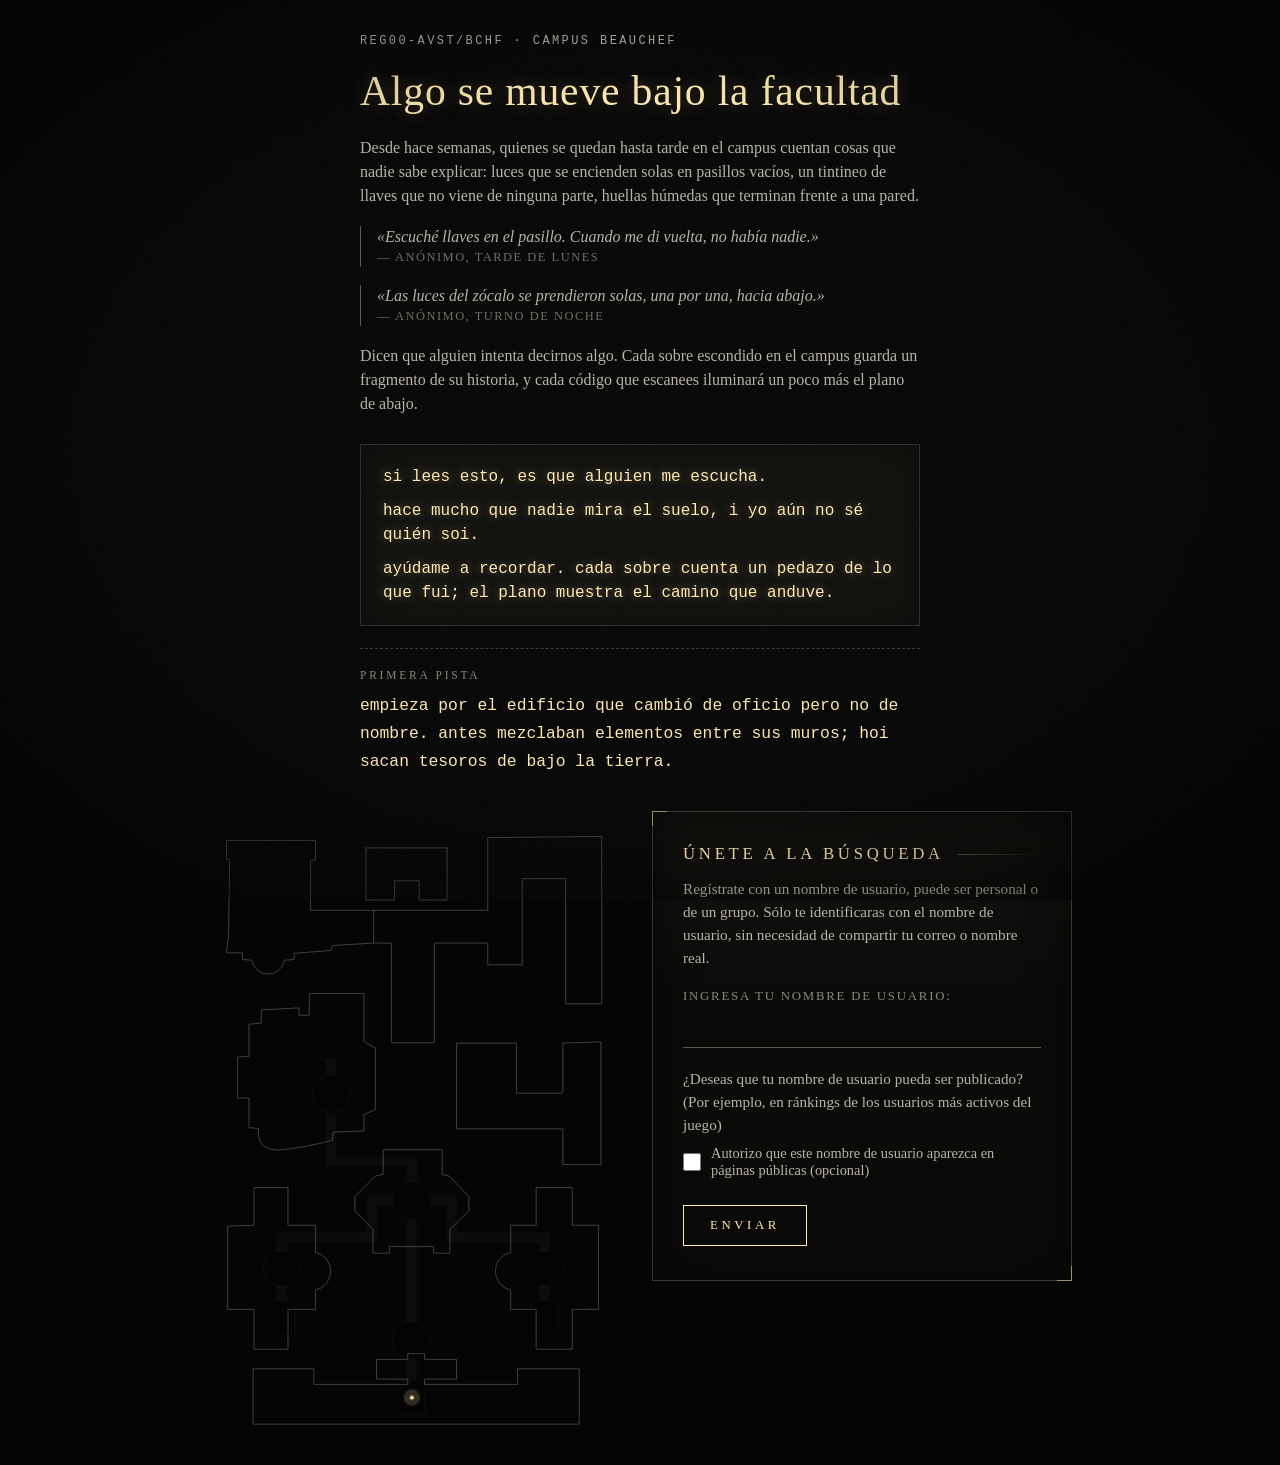
==== N0.html @ 1609ad57 "Crea N0" ====
<!doctype html>
<html lang="es">

<head>
  <meta charset="utf-8">
  <meta name="viewport" content="width=device-width,initial-scale=1">
  <title>N0-DC/FC</title>
  <link rel="stylesheet" href="estilo.css">
</head>

<body>
  <section class="intro">
    <p class="registro">REG00-AVST/BCHF · Campus Beauchef</p>
    <h1>Algo se mueve bajo la facultad</h1>
    <p>
      Desde hace semanas, quienes se quedan hasta tarde en el campus cuentan cosas que nadie sabe explicar: luces que
      se encienden solas en pasillos vacíos, un tintineo de llaves que no viene de ninguna parte, huellas húmedas que
      terminan frente a una pared.
    </p>
    <blockquote>
      «Escuché llaves en el pasillo. Cuando me di vuelta, no había nadie.»
      <cite>anónimo, tarde de lunes</cite>
    </blockquote>
    <blockquote>
      «Las luces del zócalo se prendieron solas, una por una, hacia abajo.»
      <cite>anónimo, turno de noche</cite>
    </blockquote>
    <p>
      Dicen que alguien intenta decirnos algo. Cada sobre escondido en el campus guarda un fragmento de su historia, y
      cada código que escanees iluminará un poco más el plano de abajo.
    </p>
    <div class="fantasma">
      <p>si lees esto, es que alguien me escucha.</p>
      <p>hace mucho que nadie mira el suelo, i yo aún no sé quién soi.</p>
      <p>ayúdame a recordar. cada sobre cuenta un pedazo de lo que fui; el plano muestra el camino que anduve.</p>
    </div>
    <div class="pista">
      <p class="etiqueta">Primera pista</p>
      <p>
        empieza por el edificio que cambió de oficio pero no de nombre. antes mezclaban elementos entre sus muros; hoi
        sacan tesoros de bajo la tierra.
      </p>
    </div>
  </section>
  <div class="mapa">
    <svg xmlns="http://www.w3.org/2000/svg" viewBox="0 0 1024 1536" class="envejecido" data-encendidos="" role="img"
      aria-label="Plano de la red de túneles bajo la facultad">
      <title>IMG00-PLN/BCHF</title>
      <!--
  CÓMO ENCENDER NODOS
  Basta con escribir los números en el atributo del <svg>, separados por espacios:
    <svg data-encendidos="1 3"> ... </svg>   (JS: svg.dataset.encendidos = "1 3")
  Nodos: 1 Química · 2 Física · 3 Edificio Central · 4 Hidráulica/Civil/Geofísica · 5 Entrada (Escuela/Pajarera)
  Estilo de plano antiguo: quitar la clase "envejecido" del <svg> lo desactiva.
  Nivel de oscuridad inicial: cambiar la variable CSS apagado (0 = invisible).
-->
      <defs>
        <filter id="envejecido" x="-2%" y="-2%" width="104%" height="104%">
          <feTurbulence type="fractalNoise" baseFrequency="0.035" numOctaves="2" seed="7" result="r" />
          <feDisplacementMap in="SourceGraphic" in2="r" scale="3" xChannelSelector="R" yChannelSelector="G"
            result="d" />
          <feGaussianBlur in="d" stdDeviation="1.1" />
        </filter>
      </defs>
      <style>
        svg {
          --apagado: .03
        }

        [data-nodo] {
          opacity: var(--apagado);
          transition: opacity 1.6s ease, filter 1.6s ease
        }

        [data-nodo].i {
          opacity: 0
        }

        svg[data-encendidos~="1"] [data-nodo="1"] {
          opacity: 1
        }

        svg[data-encendidos~="1"] [data-nodo="1"].o,
        svg[data-encendidos~="1"] [data-nodo="1"].c {
          filter: drop-shadow(0 0 5px rgba(255, 235, 185, .55))
        }

        svg[data-encendidos~="2"] [data-nodo="2"] {
          opacity: 1
        }

        svg[data-encendidos~="2"] [data-nodo="2"].o,
        svg[data-encendidos~="2"] [data-nodo="2"].c {
          filter: drop-shadow(0 0 5px rgba(255, 235, 185, .55))
        }

        svg[data-encendidos~="3"] [data-nodo="3"] {
          opacity: 1
        }

        svg[data-encendidos~="3"] [data-nodo="3"].o,
        svg[data-encendidos~="3"] [data-nodo="3"].c {
          filter: drop-shadow(0 0 5px rgba(255, 235, 185, .55))
        }

        svg[data-encendidos~="4"] [data-nodo="4"] {
          opacity: 1
        }

        svg[data-encendidos~="4"] [data-nodo="4"].o,
        svg[data-encendidos~="4"] [data-nodo="4"].c {
          filter: drop-shadow(0 0 5px rgba(255, 235, 185, .55))
        }

        svg[data-encendidos~="5"] [data-nodo="5"] {
          opacity: 1
        }

        svg[data-encendidos~="5"] [data-nodo="5"].o,
        svg[data-encendidos~="5"] [data-nodo="5"].c {
          filter: drop-shadow(0 0 5px rgba(255, 235, 185, .55))
        }

        /* Cuando los cinco nodos están encendidos, las líneas pasan a tonos verdes. */
        svg[data-encendidos~="1"][data-encendidos~="2"][data-encendidos~="3"][data-encendidos~="4"][data-encendidos~="5"] #facultad {
          stroke: #a8f0b5
        }

        svg[data-encendidos~="1"][data-encendidos~="2"][data-encendidos~="3"][data-encendidos~="4"][data-encendidos~="5"] #tuneles [stroke="#d9d4c7"] {
          stroke: #35e879 !important
        }

        svg.envejecido #facultad,
        svg.envejecido #tuneles {
          filter: url(#envejecido)
        }

        #facultad {
          opacity: .55
        }

        #luz-entrada {
          animation: pulso 2.6s ease-in-out infinite
        }

        @keyframes pulso {

          0%,
          100% {
            opacity: .5
          }

          50% {
            opacity: 1
          }
        }

        @media (prefers-reduced-motion:reduce) {
          #luz-entrada {
            animation: none
          }

          [data-nodo] {
            transition: none
          }
        }
      </style>
      <rect width="1024" height="1536" fill="#050505" />
      <g id="facultad" fill="none" stroke="#7c7a72" stroke-width="2.2" stroke-linejoin="round">
        <path
          d="M45,72 L262,72 L262,120 L250,120 L250,242 L682,242 L682,65 L960,62 L960,470 L872,470 L872,165 L766,165 L766,375 L682,375 L682,322 L552,322 L552,565 L447,565 L447,322 L404,322 L303,328 L300,340 L210,347 L210,362 L186,364 A40,40 0 0 1 107,364 L84,362 L84,346 L45,346 L50,303 L53,118 L45,118 Z" />
        <path d="M404,242 L404,322" />
        <path d="M385,90 L583,90 L583,217 L515,217 L515,170 L455,170 L455,217 L385,217 Z" />
        <path
          d="M247,445 L380,445 L380,562 L408,578 L408,728 L380,740 L380,780 L305,783 L303,803 Q230,822 170,827 Q125,825 123,790 L123,774 L100,772 L100,700 L72,700 L72,600 L100,598 L100,520 L130,517 L130,485 L222,480 L222,498 L247,498 Z" />
        <path d="M606,566 L752,566 L752,688 L865,688 L865,566 L958,563 L958,862 L865,862 L865,775 L606,775 Z" />
        <path
          d="M427,826 L571,826 L571,886 L588,890 L636,940 L636,975 L590,1020 L590,1078 L550,1078 L550,1062 L442,1062 L442,1078 L402,1078 L402,1020 L358,975 L358,940 L408,890 L427,886 Z" />
        <path
          d="M112,918 L195,918 L195,1010 L262,1010 L262,1076 A47,47 0 0 1 262,1168 L262,1215 L195,1215 L195,1312 L112,1312 L112,1215 L48,1215 L48,1012 L112,1010 Z" />
        <path
          d="M800,918 L888,918 L888,1010 L952,1010 L952,1215 L888,1215 L888,1312 L800,1312 L800,1215 L738,1215 L738,1168 A47,47 0 0 1 738,1076 L738,1010 L800,1010 Z" />
        <path
          d="M110,1360 L258,1360 L258,1398 L487,1398 L487,1385 L411,1385 L411,1337 L487,1337 L487,1323 L528,1323 L528,1337 L606,1337 L606,1385 L528,1385 L528,1398 L755,1398 L755,1360 L905,1360 L905,1495 L110,1495 Z" />
      </g>
      <g id="tuneles">
        <g id="paredes">
          <path class="o" data-nodo="1" d="M543,950 L595,950 L595,1040 L820,1040 L820,1075" fill="none" stroke="#d9d4c7"
            stroke-width="26" />
          <path class="o" data-nodo="1" d="M820,1155 L820,1195" fill="none" stroke="#d9d4c7" stroke-width="26" />
          <path class="o" data-nodo="2" d="M451,950 L400,950 L400,1040 L180,1040 L180,1075" fill="none" stroke="#d9d4c7"
            stroke-width="26" />
          <path class="o" data-nodo="2" d="M180,1155 L180,1195" fill="none" stroke="#d9d4c7" stroke-width="26" />
          <path class="o" data-nodo="4" d="M497,904 L497,855 L300,855 L300,740" fill="none" stroke="#d9d4c7"
            stroke-width="26" />
          <path class="o" data-nodo="4" d="M300,644 L300,605" fill="none" stroke="#d9d4c7" stroke-width="26" />
          <path class="o" data-nodo="5" d="M497,996 L497,1248" fill="none" stroke="#d9d4c7" stroke-width="26" />
          <path class="o" data-nodo="5" d="M497,1336 L497,1390" fill="none" stroke="#d9d4c7" stroke-width="26" />
        </g>
        <g id="suelo">
          <path class="i" data-nodo="1" d="M543,950 L595,950 L595,1040 L820,1040 L820,1075" fill="none" stroke="#000"
            stroke-width="18" />
          <path class="i" data-nodo="1" d="M820,1155 L820,1195" fill="none" stroke="#000" stroke-width="18" />
          <path class="i" data-nodo="2" d="M451,950 L400,950 L400,1040 L180,1040 L180,1075" fill="none" stroke="#000"
            stroke-width="18" />
          <path class="i" data-nodo="2" d="M180,1155 L180,1195" fill="none" stroke="#000" stroke-width="18" />
          <path class="i" data-nodo="4" d="M497,904 L497,855 L300,855 L300,740" fill="none" stroke="#000"
            stroke-width="18" />
          <path class="i" data-nodo="4" d="M300,644 L300,605" fill="none" stroke="#000" stroke-width="18" />
          <path class="i" data-nodo="5" d="M497,996 L497,1248" fill="none" stroke="#000" stroke-width="18" />
          <path class="i" data-nodo="5" d="M497,1336 L497,1390" fill="none" stroke="#000" stroke-width="18" />
        </g>
        <g id="camaras">
          <g class="c" data-nodo="1">
            <circle cx="820" cy="1115" r="46" fill="#000" stroke="#d9d4c7" stroke-width="4" />
            <circle cx="820" cy="1115" r="38" fill="none" stroke="#d9d4c7" stroke-width="1.4" opacity=".7" />
          </g>
          <g class="c" data-nodo="1">
            <rect x="788" y="1195" width="64" height="84" fill="#000" stroke="#d9d4c7" stroke-width="4" />
            <g stroke="#d9d4c7" stroke-width="1.6">
              <line x1="795" x2="845" y1="1271" y2="1271" />
              <line x1="795" x2="845" y1="1264" y2="1264" />
              <line x1="795" x2="845" y1="1257" y2="1257" />
              <line x1="795" x2="845" y1="1250" y2="1250" />
              <line x1="795" x2="845" y1="1243" y2="1243" />
              <line x1="795" x2="845" y1="1236" y2="1236" />
            </g>
          </g>
          <g class="c" data-nodo="2">
            <circle cx="180" cy="1115" r="46" fill="#000" stroke="#d9d4c7" stroke-width="4" />
            <circle cx="180" cy="1115" r="38" fill="none" stroke="#d9d4c7" stroke-width="1.4" opacity=".7" />
          </g>
          <g class="c" data-nodo="2">
            <rect x="148" y="1195" width="64" height="84" fill="#000" stroke="#d9d4c7" stroke-width="4" />
            <g stroke="#d9d4c7" stroke-width="1.6">
              <line x1="155" x2="205" y1="1271" y2="1271" />
              <line x1="155" x2="205" y1="1264" y2="1264" />
              <line x1="155" x2="205" y1="1257" y2="1257" />
              <line x1="155" x2="205" y1="1250" y2="1250" />
              <line x1="155" x2="205" y1="1243" y2="1243" />
              <line x1="155" x2="205" y1="1236" y2="1236" />
            </g>
          </g>
          <g class="c" data-nodo="3">
            <circle cx="497" cy="950" r="46" fill="#000" stroke="#d9d4c7" stroke-width="4" />
            <circle cx="497" cy="950" r="38" fill="none" stroke="#d9d4c7" stroke-width="1.4" opacity=".7" />
            <circle cx="497" cy="950" r="6" fill="none" stroke="#d9d4c7" stroke-width="1.6" />
          </g>
          <g class="c" data-nodo="4">
            <circle cx="300" cy="690" r="46" fill="#000" stroke="#d9d4c7" stroke-width="4" />
            <circle cx="300" cy="690" r="38" fill="none" stroke="#d9d4c7" stroke-width="1.4" opacity=".7" />
          </g>
          <g class="c" data-nodo="4">
            <rect x="268" y="520" width="64" height="85" fill="#000" stroke="#d9d4c7" stroke-width="4" />
            <g stroke="#d9d4c7" stroke-width="1.6">
              <line x1="275" x2="325" y1="528" y2="528" />
              <line x1="275" x2="325" y1="535" y2="535" />
              <line x1="275" x2="325" y1="542" y2="542" />
              <line x1="275" x2="325" y1="549" y2="549" />
              <line x1="275" x2="325" y1="556" y2="556" />
              <line x1="275" x2="325" y1="563" y2="563" />
            </g>
          </g>
          <g class="c" data-nodo="5">
            <circle cx="497" cy="1290" r="46" fill="#000" stroke="#d9d4c7" stroke-width="4" />
            <circle cx="497" cy="1290" r="38" fill="none" stroke="#d9d4c7" stroke-width="1.4" opacity=".7" />
            <circle cx="497" cy="1290" r="6" fill="none" stroke="#d9d4c7" stroke-width="1.6" />
          </g>
          <g class="c" data-nodo="5">
            <rect x="465" y="1390" width="64" height="80" fill="#000" stroke="#d9d4c7" stroke-width="4" />
            <g stroke="#d9d4c7" stroke-width="1.6">
              <line x1="472" x2="522" y1="1462" y2="1462" />
              <line x1="472" x2="522" y1="1455" y2="1455" />
              <line x1="472" x2="522" y1="1448" y2="1448" />
              <line x1="472" x2="522" y1="1441" y2="1441" />
              <line x1="472" x2="522" y1="1434" y2="1434" />
              <line x1="472" x2="522" y1="1427" y2="1427" />
            </g>
          </g>
        </g>
      </g>
      <g id="luz-entrada">
        <circle cx="497" cy="1430" r="20" fill="#ffe9b0" opacity=".18" />
        <circle cx="497" cy="1430" r="5" fill="#ffe9b0" />
      </g>
    </svg>
  </div>
  <div class="panel">
    <form action="" method="post">
      <h2>Únete a la Búsqueda</h2>
      <p>
        Regístrate con un nombre de usuario, puede ser personal o de un grupo. Sólo te identificaras con el nombre de
        usuario, sin necesidad de compartir tu correo o nombre real.
      </p>
      <fieldset>
        <label for="username">Ingresa tu nombre de usuario:</label>
        <input id="username" type="text" name="username">
      </fieldset>
      <fieldset>
        <p>
          ¿Deseas que tu nombre de usuario pueda ser publicado? (Por ejemplo, en ránkings de los usuarios más
          activos del juego)
        </p>
        <input id="permiso" type="checkbox" name="permiso">
        <label for="permiso">Autorizo que este nombre de usuario aparezca en páginas públicas (opcional)</label>
      </fieldset>
      <button>Enviar</button>
    </form>
  </div>
  <script>
    const svg = document.querySelector('.mapa svg'), on = new Set(), btns = [...document.querySelectorAll('button[data-n]')];
    function pintar() { svg.dataset.encendidos = [...on].join(' '); btns.forEach(b => b.setAttribute('aria-pressed', on.has(b.dataset.n))) }
    btns.forEach(b => b.onclick = () => { on.has(b.dataset.n) ? on.delete(b.dataset.n) : on.add(b.dataset.n); pintar() });
    todos.onclick = () => { [1, 2, 3, 4, 5].forEach(n => on.add(String(n))); pintar() };
    nada.onclick = () => { on.clear(); pintar() };
    viejo.onchange = () => svg.classList.toggle('envejecido', viejo.checked);
  </script>
</body>

</html>
---- estilo.css ----
body {
    margin: 0;
    background: #050505;
    color: #d9d4c7;
    font-family: Georgia, "Times New Roman", serif;
    display: flex;
    flex-wrap: wrap;
    gap: 24px;
    justify-content: center;
    padding: 24px
}
.mapa {
    width: min(420px, 92vw)
}
.mapa svg {
    width: 100%;
    height: auto;
    display: block
}
.panel {
    width: min(420px, 92vw);
    display: flex;
    flex-direction: column;
    gap: 10px;
    align-self: flex-start
}
button {
    background:#14130f;
    color: #d9d4c7;
    border: 1px solid #5b584e;
    padding: 10px 12px;
    font: inherit;
    text-align: left;
    cursor: pointer
}
button[aria-pressed="true"] {
    background: #2b2718;
    border-color: #ffe9b0
}
button:focus-visible {
    outline: 2px solid #ffe9b0;
    outline-offset: 2px
}
label {
    display: flex;
    gap: 8px;
    align-items: center;
    margin-top: 6px
}
p {
    margin: 0 0 6px;
    line-height: 1.5
}

/* ==========================================================
   AMBIENTE: grano de papel viejo y viñeta (solo decorativo)
   ========================================================== */
body::before,
body::after {
    content: "";
    position: fixed;
    inset: 0;
    pointer-events: none
}
body::before {
    opacity: .06;
    background-image: url("data:image/svg+xml;utf8,%3Csvg xmlns='http://www.w3.org/2000/svg' width='160' height='160'%3E%3Cfilter id='n'%3E%3CfeTurbulence type='fractalNoise' baseFrequency='.8' numOctaves='2' stitchTiles='stitch'/%3E%3C/filter%3E%3Crect width='100%25' height='100%25' filter='url(%23n)'/%3E%3C/svg%3E")
}
body::after {
    background: radial-gradient(ellipse at center, transparent 55%, rgba(0, 0, 0, .55) 100%)
}

/* ==========================================================
   INTRODUCCIÓN
   ========================================================== */
/* Ocupan su propia fila y quedan centrados, sin importar el ancho de pantalla */
.intro,
form,
.aviso {
    box-sizing: border-box;
    flex: 0 0 auto;
    width: min(560px, 100%);
    margin-inline: calc((100% - min(560px, 100%)) / 2)
}
.intro {
    padding: 8px 0 12px
}
.registro {
    margin: 0 0 18px;
    font-family: "Courier New", monospace;
    font-size: .75rem;
    letter-spacing: .2em;
    text-transform: uppercase;
    color: #8a8678
}
.intro h1 {
    margin: 0 0 20px;
    font-weight: normal;
    font-size: clamp(1.8rem, 6vw, 2.6rem);
    line-height: 1.15;
    letter-spacing: .02em;
    color: #ffe9b0;
    text-shadow: 0 0 18px rgba(255, 233, 176, .25)
}
.intro p {
    color: #b9b4a6
}
.intro blockquote {
    margin: 18px 0;
    padding: 2px 0 2px 16px;
    border-left: 1px solid #5b584e;
    font-style: italic;
    color: #b9b4a6
}
.intro cite {
    display: block;
    margin-top: 4px;
    font-size: .78rem;
    font-style: normal;
    letter-spacing: .12em;
    text-transform: uppercase;
    color: #6f6c61
}
.intro cite::before {
    content: "— "
}

/* Mensaje del fantasma: aparece línea por línea */
.fantasma {
    margin: 28px 0 22px;
    padding: 20px 22px;
    font-family: "Courier New", monospace;
    color: #ffe9b0;
    background: rgba(255, 233, 176, .04);
    border: 1px solid #2f2d25;
    box-shadow: inset 0 0 30px rgba(0, 0, 0, .5)
}
.fantasma p {
    margin: 0 0 10px;
    color: #ffe9b0;
    text-shadow: 0 0 10px rgba(255, 233, 176, .35);
    opacity: 0;
    animation: aparece 2s ease forwards
}
.fantasma p:nth-child(1) { animation-delay: .4s }
.fantasma p:nth-child(2) { animation-delay: 2.2s }
.fantasma p:nth-child(3) { animation-delay: 4s }
.fantasma p:last-child {
    margin-bottom: 0
}
@keyframes aparece {
    to { opacity: 1 }
}

/* Pista */
.pista {
    padding-top: 18px;
    border-top: 1px dashed #3a382f
}
.pista .etiqueta {
    margin-bottom: 8px;
    font-size: .72rem;
    letter-spacing: .24em;
    text-transform: uppercase;
    color: #8a8678
}
.pista p:not(.etiqueta) {
    margin: 0;
    font-family: "Courier New", monospace;
    font-size: 1.02rem;
    line-height: 1.7;
    color: #ffe9b0
}

/* ==========================================================
   FORMULARIO DE INSCRIPCIÓN (ficha de registro)
   ========================================================== */
form {
    position: relative;
    padding: 32px 30px 34px;
    border: 1px solid #3a382f;
    background: linear-gradient(180deg, rgba(255, 233, 176, .035), rgba(255, 233, 176, 0) 40%), #0a0a09;
    box-shadow: inset 0 0 40px rgba(0, 0, 0, .6)
}
form::before,
form::after {
    content: "";
    position: absolute;
    width: 14px;
    height: 14px;
    border: 1px solid #ffe9b0;
    opacity: .5
}
form::before {
    top: -1px;
    left: -1px;
    border-right: 0;
    border-bottom: 0
}
form::after {
    right: -1px;
    bottom: -1px;
    border-left: 0;
    border-top: 0
}
form h2 {
    display: flex;
    align-items: center;
    gap: 14px;
    margin: 0 0 14px;
    font-size: 1.05rem;
    font-weight: normal;
    letter-spacing: .22em;
    text-transform: uppercase;
    color: #ffe9b0
}
form h2::after {
    content: "";
    flex: 1;
    height: 1px;
    background: linear-gradient(90deg, #5b584e, transparent)
}
form p {
    color: #b9b4a6;
    font-size: .95rem
}
form fieldset {
    display: flex;
    flex-wrap: wrap;
    align-items: center;
    gap: 8px 10px;
    margin: 20px 0 0;
    padding: 0;
    border: 0
}
form fieldset > p {
    flex: 1 1 100%;
    margin: 0
}
form label[for="username"] {
    flex: 1 1 100%;
    margin: 0;
    font-size: .8rem;
    letter-spacing: .14em;
    text-transform: uppercase;
    color: #8a8678
}
form input[type="text"] {
    flex: 1 1 100%;
    box-sizing: border-box;
    padding: 8px 2px;
    font: 1.05rem "Courier New", monospace;
    color: #ffe9b0;
    caret-color: #ffe9b0;
    background: transparent;
    border: 0;
    border-bottom: 1px solid #5b584e;
    outline: none;
    transition: border-color .3s, box-shadow .3s
}
form input[type="text"]:focus {
    border-bottom-color: #ffe9b0;
    box-shadow: 0 1px 0 #ffe9b0, 0 6px 14px -8px rgba(255, 233, 176, .6)
}
form input[type="checkbox"] {
    width: 18px;
    height: 18px;
    margin: 0;
    accent-color: #ffe9b0
}
form input[type="checkbox"]:focus-visible {
    outline: 2px solid #ffe9b0;
    outline-offset: 2px
}
form label[for="permiso"] {
    flex: 1 1 0;
    min-width: 0;
    margin: 0;
    font-size: .9rem;
    color: #b9b4a6
}
form button {
    margin-top: 26px;
    padding: 12px 26px;
    text-align: center;
    text-transform: uppercase;
    letter-spacing: .28em;
    font-size: .8rem;
    color: #ffe9b0;
    background: transparent;
    border: 1px solid #ffe9b0;
    transition: box-shadow .3s, background .3s
}
form button:hover {
    background: rgba(255, 233, 176, .08);
    box-shadow: 0 0 14px rgba(255, 233, 176, .35)
}

/* Aviso de ficción */
.aviso {
    margin-block: 0;
    font-size: .78rem;
    text-align: center;
    color: #6f6c61
}

@media (max-width: 480px) {
    form { padding: 26px 20px 28px }
}
@media (prefers-reduced-motion: reduce) {
    .fantasma p { opacity: 1; animation: none }
    form button, form input[type="text"] { transition: none }
}
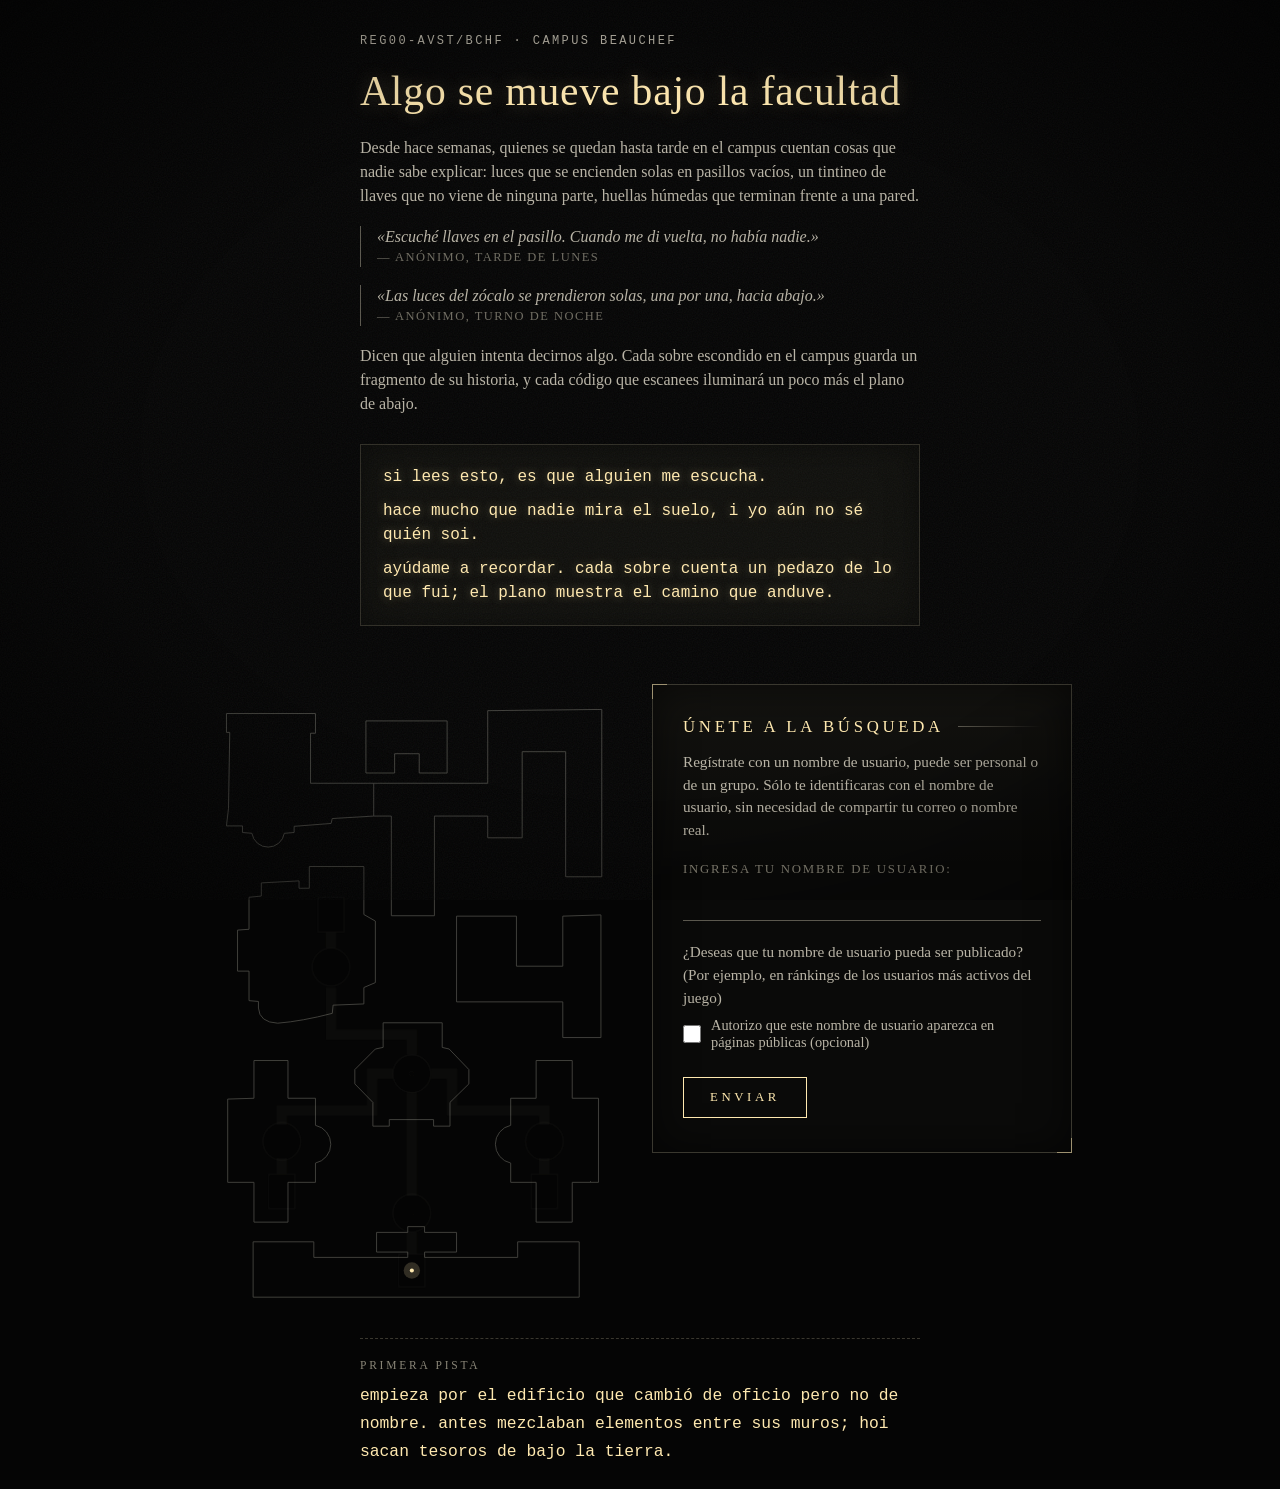
==== commit 39d5a566: "Modificar estilo de página principal" ====
--- a/N0.html
+++ b/N0.html
@@ -33,13 +33,6 @@
       <p>si lees esto, es que alguien me escucha.</p>
       <p>hace mucho que nadie mira el suelo, i yo aún no sé quién soi.</p>
       <p>ayúdame a recordar. cada sobre cuenta un pedazo de lo que fui; el plano muestra el camino que anduve.</p>
-    </div>
-    <div class="pista">
-      <p class="etiqueta">Primera pista</p>
-      <p>
-        empieza por el edificio que cambió de oficio pero no de nombre. antes mezclaban elementos entre sus muros; hoi
-        sacan tesoros de bajo la tierra.
-      </p>
     </div>
   </section>
   <div class="mapa">
@@ -307,13 +300,36 @@
       <button>Enviar</button>
     </form>
   </div>
+  <div class="pista">
+    <p class="etiqueta">Primera pista</p>
+    <p>
+      empieza por el edificio que cambió de oficio pero no de nombre. antes mezclaban elementos entre sus muros; hoi
+      sacan tesoros de bajo la tierra.
+    </p>
+  </div>
   <script>
+    // TODO: tomar informacíon de excel publicado
     const svg = document.querySelector('.mapa svg'), on = new Set(), btns = [...document.querySelectorAll('button[data-n]')];
-    function pintar() { svg.dataset.encendidos = [...on].join(' '); btns.forEach(b => b.setAttribute('aria-pressed', on.has(b.dataset.n))) }
+    function pintar() {
+      svg.dataset.encendidos = [...on].join(' ');
+      btns.forEach(b => b.setAttribute('aria-pressed', on.has(b.dataset.n)))
+    }
     btns.forEach(b => b.onclick = () => { on.has(b.dataset.n) ? on.delete(b.dataset.n) : on.add(b.dataset.n); pintar() });
-    todos.onclick = () => { [1, 2, 3, 4, 5].forEach(n => on.add(String(n))); pintar() };
-    nada.onclick = () => { on.clear(); pintar() };
-    viejo.onchange = () => svg.classList.toggle('envejecido', viejo.checked);
+
+    const form = document.querySelector('form');
+    form.addEventListener('submit', async e => {
+      e.preventDefault();
+      const username = form.username.value.trim().toLowerCase();
+      if (!username) return;
+      const data = new FormData();
+      data.append('entry.491286071', username)
+      if (form.permiso.checked) data.append('entry.887223705', 'si')
+      await fetch('https://docs.google.com/forms/d/e/1FAIpQLScxYcImJv9_U4jmaB3Trth28m4rEBAxarH-VRDaRo4kZ8N23w/formResponse', {
+        method: 'POST', mode: "no-cors", body: data
+      });
+      form.innerHTML = '<h2>Registro efectuado</h2><div class="fantasma"><p>nos vemos pronto...</p></div>';
+    });
+    "https://docs.google.com/forms/d/e/1FAIpQLScxYcImJv9_U4jmaB3Trth28m4rEBAxarH-VRDaRo4kZ8N23w/viewform?usp=pp_url&entry.491286071=admin&entry.887223705=si"
   </script>
 </body>
 
--- a/estilo.css
+++ b/estilo.css
@@ -155,6 +155,7 @@
 /* Pista */
 .pista {
     padding-top: 18px;
+    width: min(560px, 100%);
     border-top: 1px dashed #3a382f
 }
 .pista .etiqueta {
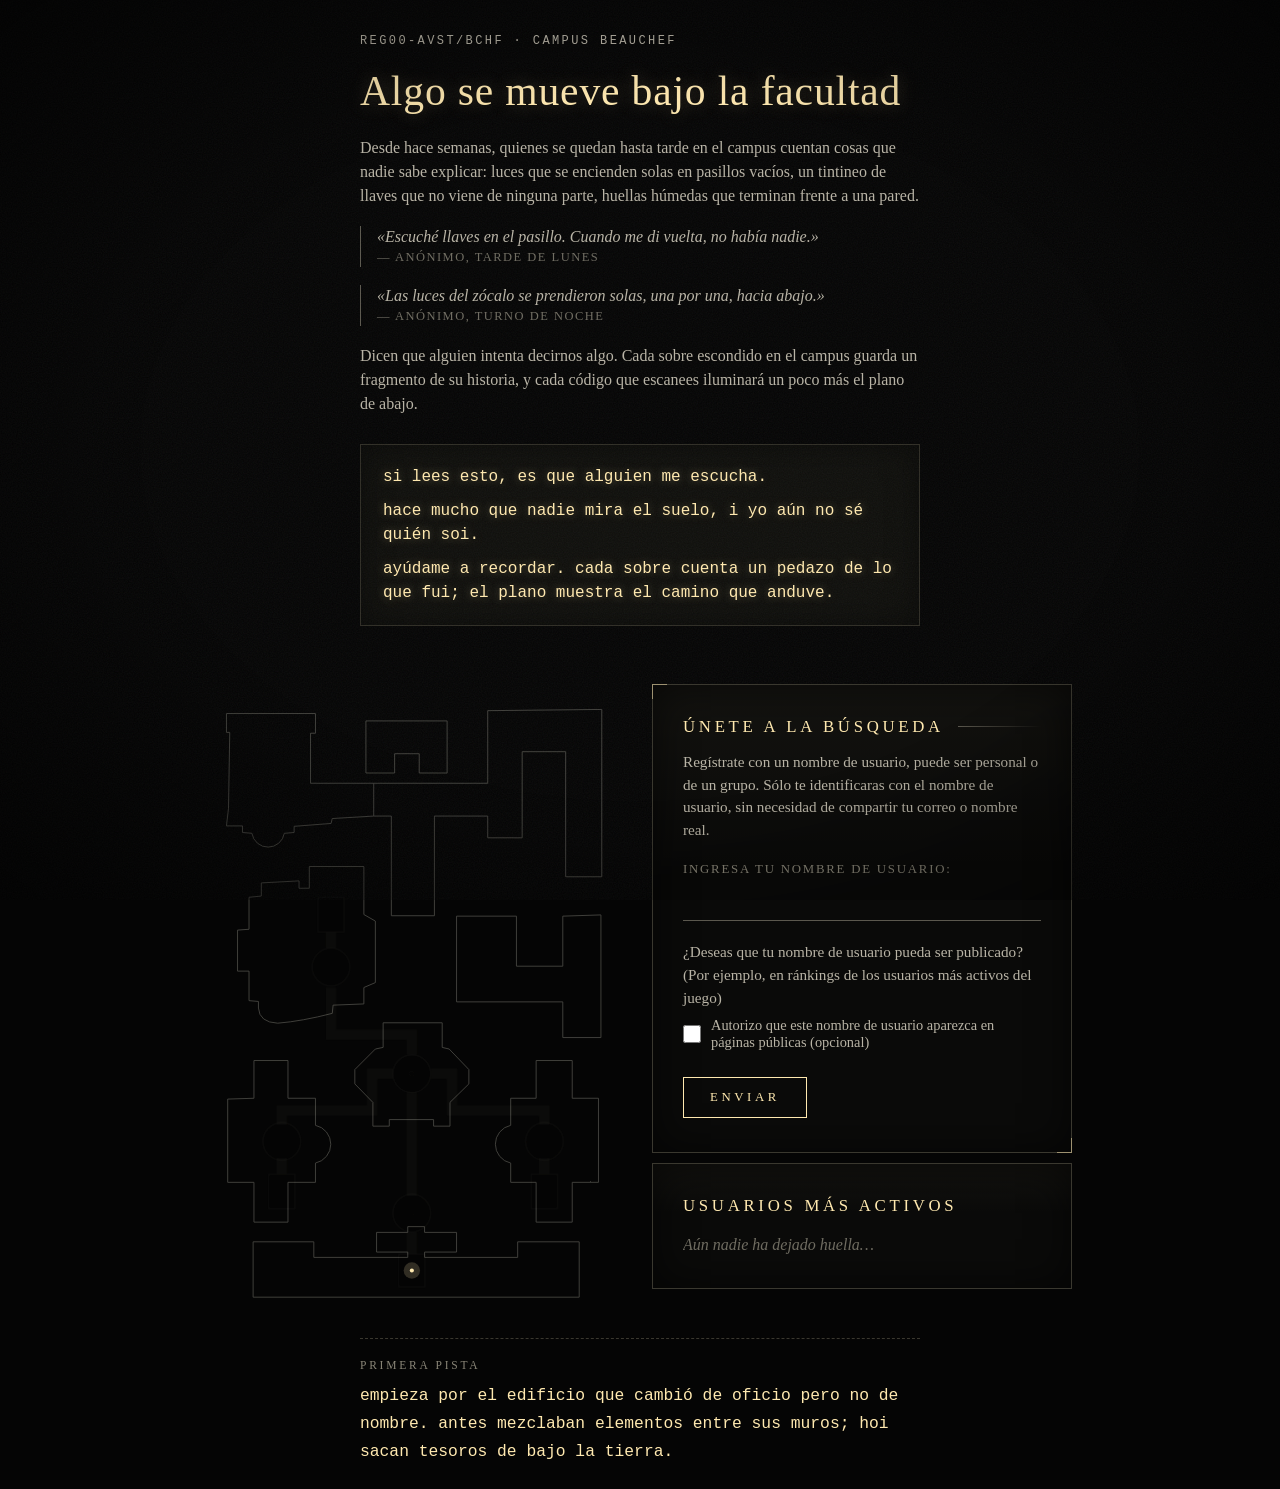
==== commit ad367dbf: "Añadir funcionalidad con google sheets" ====
--- a/N0.html
+++ b/N0.html
@@ -299,6 +299,10 @@
       </fieldset>
       <button>Enviar</button>
     </form>
+    <div class="lista">
+      <h2>Usuarios Más Activos</h2>
+      <ol id="ranking"></ol>
+    </div>
   </div>
   <div class="pista">
     <p class="etiqueta">Primera pista</p>
@@ -308,14 +312,6 @@
     </p>
   </div>
   <script>
-    // TODO: tomar informacíon de excel publicado
-    const svg = document.querySelector('.mapa svg'), on = new Set(), btns = [...document.querySelectorAll('button[data-n]')];
-    function pintar() {
-      svg.dataset.encendidos = [...on].join(' ');
-      btns.forEach(b => b.setAttribute('aria-pressed', on.has(b.dataset.n)))
-    }
-    btns.forEach(b => b.onclick = () => { on.has(b.dataset.n) ? on.delete(b.dataset.n) : on.add(b.dataset.n); pintar() });
-
     const form = document.querySelector('form');
     form.addEventListener('submit', async e => {
       e.preventDefault();
@@ -329,7 +325,37 @@
       });
       form.innerHTML = '<h2>Registro efectuado</h2><div class="fantasma"><p>nos vemos pronto...</p></div>';
     });
-    "https://docs.google.com/forms/d/e/1FAIpQLScxYcImJv9_U4jmaB3Trth28m4rEBAxarH-VRDaRo4kZ8N23w/viewform?usp=pp_url&entry.491286071=admin&entry.887223705=si"
+
+    const URL_EXEC = 'https://script.google.com/macros/s/AKfycbyQdV2jBFNyTV53gH-cZ4pWFwvyzVG-Ixjv7jdnIkvTS9vfE_5mOhrflKRkcd3DfwSB/exec';
+    async function actualizarRanking() {
+      const { ranking, contador } = await (await fetch(URL_EXEC)).json();
+      document.querySelector('#ranking').replaceChildren(
+        ...ranking.slice(1).map(([usuario, nodos]) => {
+          const li = document.createElement('li');
+          const nombre = document.createElement('span');
+          nombre.className = 'nombre';
+          nombre.textContent = usuario;
+          const avance = document.createElement('span');
+          avance.className = 'nodos';
+          avance.textContent = `${nodos} sobres encontrados`;
+          if (Number(nodos) >= 5) li.classList.add('completo');
+          li.append(nombre, avance);
+          return li;
+        })
+      );
+
+      var nodos = '', i = 1;
+      contador.slice(1).forEach(([nodo, n]) => {
+        if (n > 0) nodos += `${i} `;
+        i++;
+      });
+      document.querySelector('svg').setAttribute('data-encendidos', nodos.trimEnd());
+
+      if (nodos === '1 2 3 4 5 ') {
+        document.querySelector('.pista').innerHTML = '<p id="victoria">Historia encontrada. Gracias por tu participación</p><p>Si tienes tiempo, responde la siguiente encuesta:</p><p>[INSERTAR LINK A ENCUESTA DE SATISFACCIÓN]</p>';
+      }
+    }
+    actualizarRanking(); setInterval(actualizarRanking, 60000);
   </script>
 </body>
 
--- a/estilo.css
+++ b/estilo.css
@@ -176,7 +176,7 @@
 /* ==========================================================
    FORMULARIO DE INSCRIPCIÓN (ficha de registro)
    ========================================================== */
-form {
+form, .lista {
     position: relative;
     padding: 32px 30px 34px;
     border: 1px solid #3a382f;
@@ -204,7 +204,7 @@
     border-left: 0;
     border-top: 0
 }
-form h2 {
+form h2, .lista h2 {
     display: flex;
     align-items: center;
     gap: 14px;
@@ -297,14 +297,6 @@
     box-shadow: 0 0 14px rgba(255, 233, 176, .35)
 }
 
-/* Aviso de ficción */
-.aviso {
-    margin-block: 0;
-    font-size: .78rem;
-    text-align: center;
-    color: #6f6c61
-}
-
 @media (max-width: 480px) {
     form { padding: 26px 20px 28px }
 }
@@ -312,3 +304,68 @@
     .fantasma p { opacity: 1; animation: none }
     form button, form input[type="text"] { transition: none }
 }
+
+#ranking {
+    margin: 20px 0 0;
+    padding: 0;
+    list-style: none;
+    counter-reset: puesto;
+    max-height: 130px;           /* con muchos jugadores, la lista se desplaza */
+    overflow-y: auto;
+    scrollbar-width: thin;
+    scrollbar-color: #5b584e transparent
+}
+#ranking li {
+    counter-increment: puesto;
+    display: flex;
+    align-items: baseline;
+    gap: 14px;
+    padding: 10px 0;
+    border-bottom: 1px dashed #2f2d25;
+    font-family: "Courier New", monospace;
+    color: #d9d4c7
+}
+#ranking li::before {
+    content: counter(puesto, decimal-leading-zero);
+    flex: none;
+    width: 2ch;
+    font-size: .8rem;
+    letter-spacing: .14em;
+    color: #6f6c61
+}
+#ranking .nombre {
+    display: flex;
+    flex: 1;
+    min-width: 0;
+    overflow-wrap: anywhere
+}
+#ranking .nombre::after {            /* línea de puntos hasta el avance */
+    content: "";
+    flex: 1;
+    min-width: 12px;
+    margin-left: 10px;
+    border-bottom: 1px dotted #3a382f;
+    transform: translateY(-.3em)
+}
+#ranking .nodos {
+    flex: none;
+    letter-spacing: .1em;
+    color: #b9b4a6
+}
+
+/* Los tres primeros brillan; quien completó el juego se vuelve verde, como el plano */
+#ranking li:nth-child(-n+3) .nombre { color: #ffe9b0; text-shadow: 0 0 10px rgba(255, 233, 176, .3) }
+#ranking li:nth-child(-n+3)::before { color: #ffe9b0 }
+#ranking li.completo .nodos, #victoria { color: #35e879; text-shadow: 0 0 8px rgba(53, 232, 121, .35) }
+
+/* Lista vacía */
+#ranking:empty::before {
+    content: "Aún nadie ha dejado huella…";
+    display: block;
+    font-style: italic;
+    color: #6f6c61
+}
+
+@media (max-width: 480px) {
+    .ranking-caja { padding: 26px 20px 28px }
+}
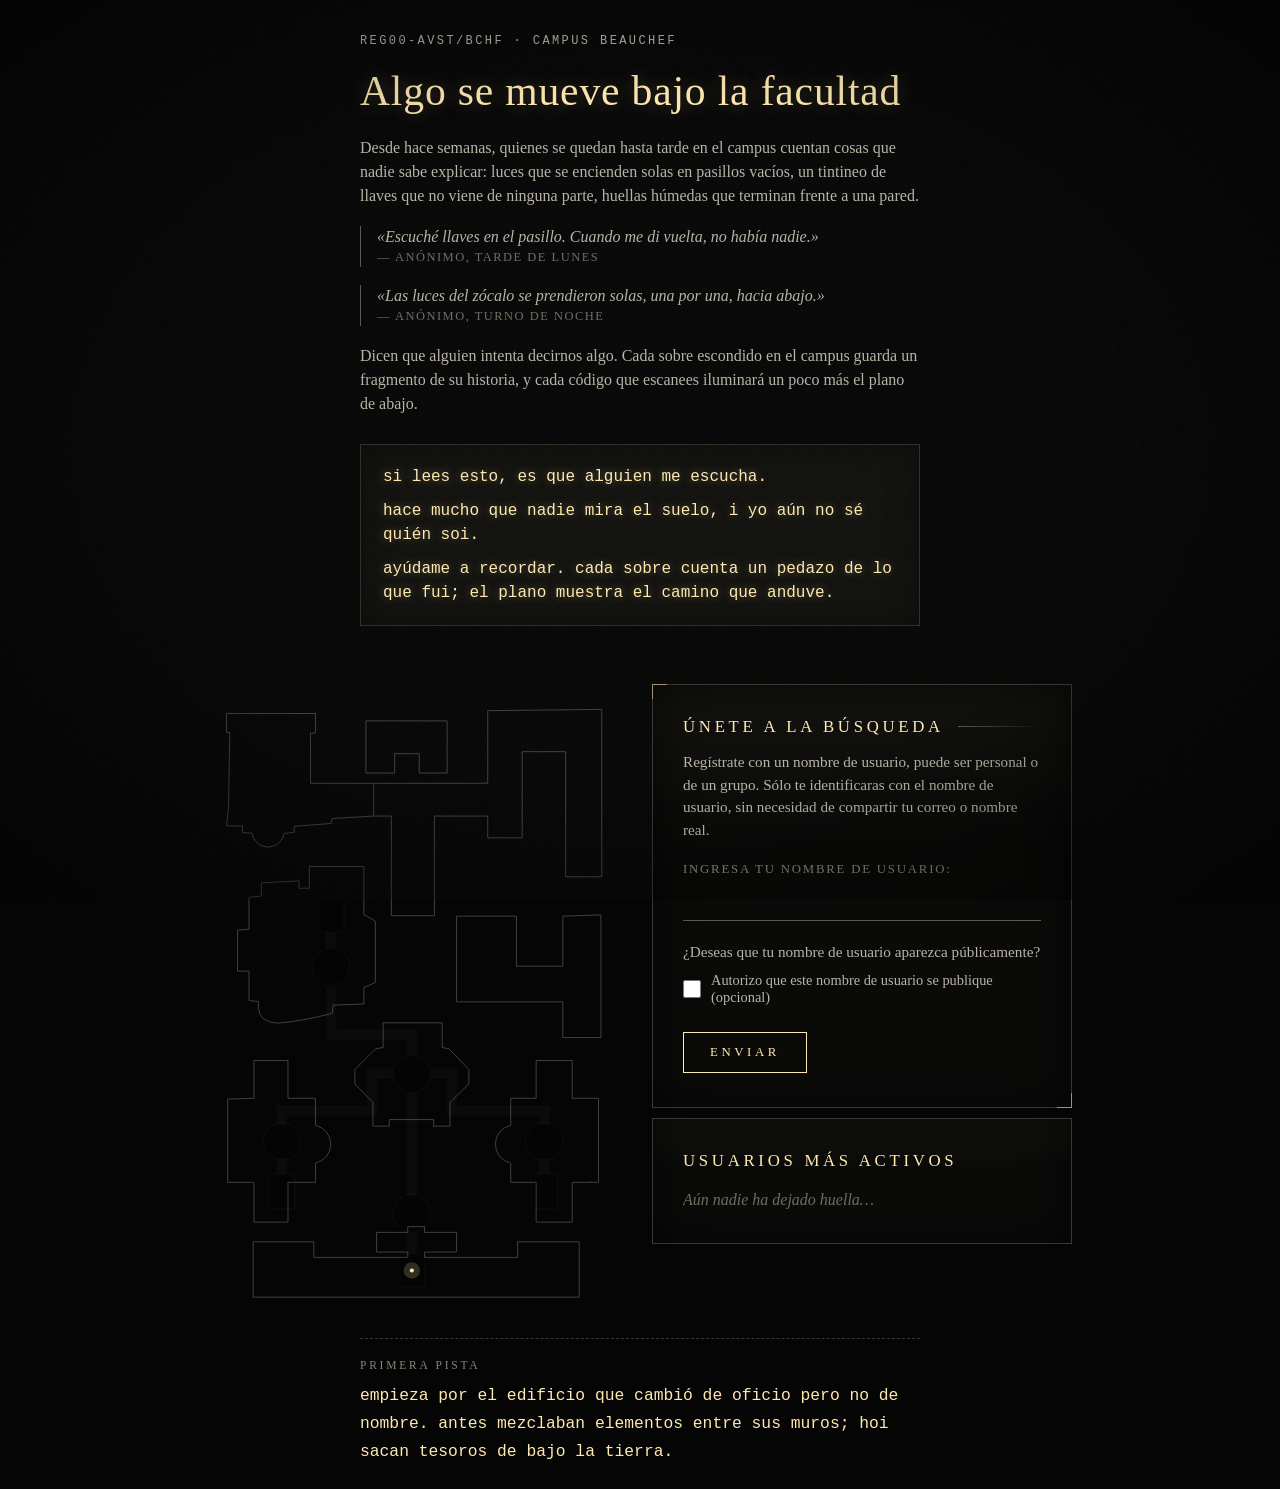
==== commit 932fa690: "Modificar fraseo form" ====
--- a/N0.html
+++ b/N0.html
@@ -291,11 +291,10 @@
       </fieldset>
       <fieldset>
         <p>
-          ¿Deseas que tu nombre de usuario pueda ser publicado? (Por ejemplo, en ránkings de los usuarios más
-          activos del juego)
+          ¿Deseas que tu nombre de usuario aparezca públicamente?
         </p>
         <input id="permiso" type="checkbox" name="permiso">
-        <label for="permiso">Autorizo que este nombre de usuario aparezca en páginas públicas (opcional)</label>
+        <label for="permiso">Autorizo que este nombre de usuario se publique (opcional)</label>
       </fieldset>
       <button>Enviar</button>
     </form>
